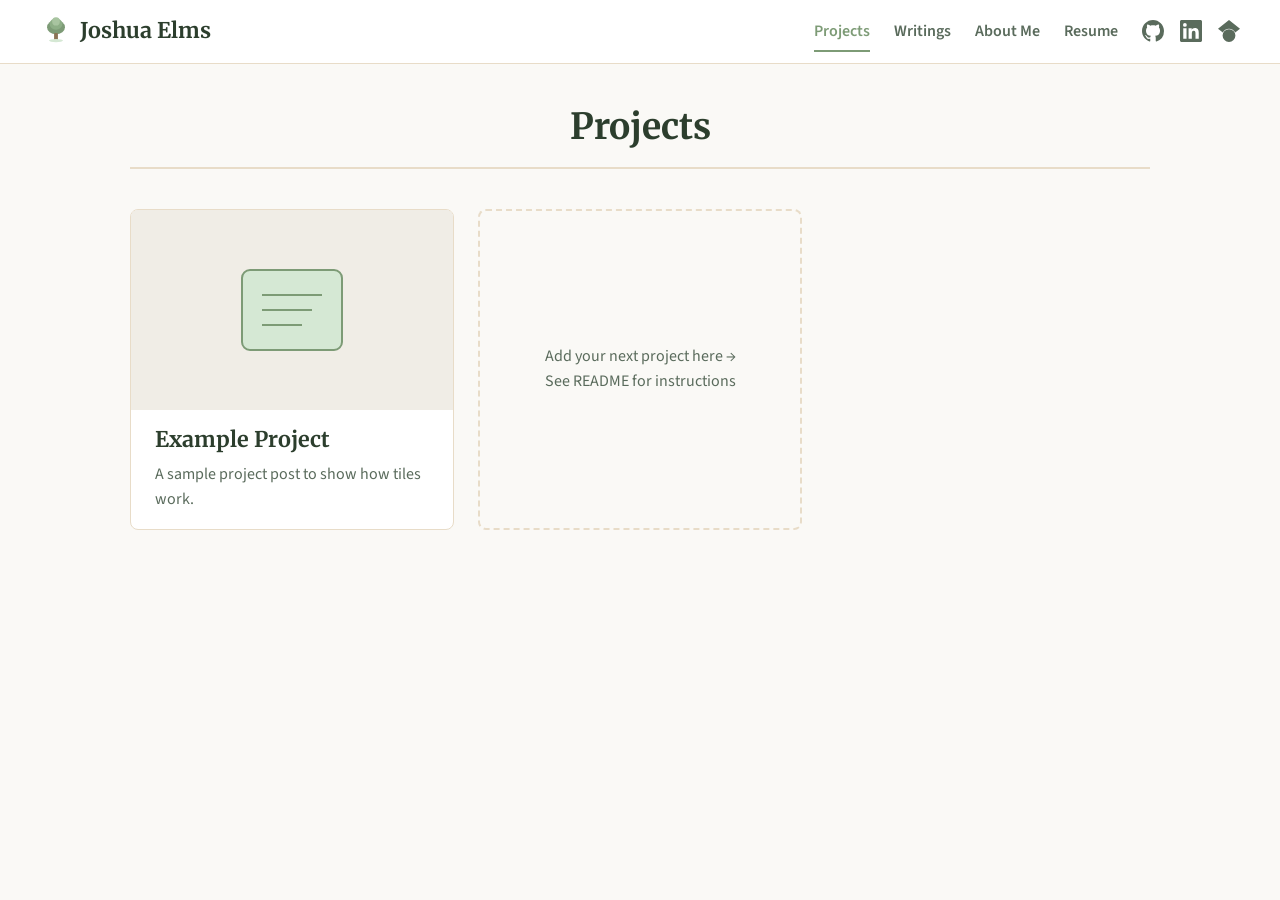
==== projects/index.html @ 8a11caeb "redesigned w/ claude" ====
<!DOCTYPE html>
<html lang="en">
<head>
  <meta charset="UTF-8">
  <meta name="viewport" content="width=device-width, initial-scale=1.0">
  <title>Projects — Joshua Elms</title>
  <link rel="icon" type="image/svg+xml" href="../favicon.svg">
  <link rel="stylesheet" href="../assets/css/style.css">
</head>
<body>

  <!-- ====== Navbar ====== -->
  <nav class="navbar">
    <a href="/" class="nav-logo">
      <img src="../favicon.svg" alt="Tree logo">
      Joshua Elms
    </a>

    <button class="nav-toggle" aria-label="Toggle navigation" onclick="document.querySelector('.nav-center').classList.toggle('open')">
      <span></span><span></span><span></span>
    </button>

    <div class="nav-center">
      <ul class="nav-links">
        <li><a href="/projects/" class="active">Projects</a></li>
        <li><a href="/writings/">Writings</a></li>
        <li><a href="/about/">About Me</a></li>
        <li><a href="/resume/">Resume</a></li>
      </ul>

      <div class="nav-social">
        <a href="https://github.com/Joshua-Elms" target="_blank" rel="noopener" aria-label="GitHub">
          <svg viewBox="0 0 24 24" xmlns="http://www.w3.org/2000/svg"><path d="M12 0C5.37 0 0 5.37 0 12c0 5.31 3.435 9.795 8.205 11.385.6.105.825-.255.825-.57 0-.285-.015-1.23-.015-2.235-3.015.555-3.795-.735-4.035-1.41-.135-.345-.72-1.41-1.23-1.695-.42-.225-1.02-.78-.015-.795.945-.015 1.62.87 1.845 1.23 1.08 1.815 2.805 1.305 3.495.99.105-.78.42-1.305.765-1.605-2.67-.3-5.46-1.335-5.46-5.925 0-1.305.465-2.385 1.23-3.225-.12-.3-.54-1.53.12-3.18 0 0 1.005-.315 3.3 1.23.96-.27 1.98-.405 3-.405s2.04.135 3 .405c2.295-1.56 3.3-1.23 3.3-1.23.66 1.65.24 2.88.12 3.18.765.84 1.23 1.905 1.23 3.225 0 4.605-2.805 5.625-5.475 5.925.435.375.81 1.095.81 2.22 0 1.605-.015 2.895-.015 3.3 0 .315.225.69.825.57A12.02 12.02 0 0024 12c0-6.63-5.37-12-12-12z"/></svg>
        </a>
        <a href="https://www.linkedin.com/in/joshua-elms/" target="_blank" rel="noopener" aria-label="LinkedIn">
          <svg viewBox="0 0 24 24" xmlns="http://www.w3.org/2000/svg"><path d="M20.447 20.452h-3.554v-5.569c0-1.328-.027-3.037-1.852-3.037-1.853 0-2.136 1.445-2.136 2.939v5.667H9.351V9h3.414v1.561h.046c.477-.9 1.637-1.85 3.37-1.85 3.601 0 4.267 2.37 4.267 5.455v6.286zM5.337 7.433a2.062 2.062 0 01-2.063-2.065 2.064 2.064 0 112.063 2.065zm1.782 13.019H3.555V9h3.564v11.452zM22.225 0H1.771C.792 0 0 .774 0 1.729v20.542C0 23.227.792 24 1.771 24h20.451C23.2 24 24 23.227 24 22.271V1.729C24 .774 23.2 0 22.222 0h.003z"/></svg>
        </a>
        <a href="https://scholar.google.com/" target="_blank" rel="noopener" aria-label="Google Scholar">
          <svg viewBox="0 0 24 24" xmlns="http://www.w3.org/2000/svg"><path d="M5.242 13.769L0 9.5 12 0l12 9.5-5.242 4.269C17.548 11.249 14.978 9.5 12 9.5c-2.977 0-5.548 1.748-6.758 4.269zM12 10a7 7 0 100 14 7 7 0 000-14z"/></svg>
        </a>
      </div>
    </div>
  </nav>

  <!-- ====== Projects Tile Grid ====== -->
  <main class="page">
    <div class="container">
      <h2 class="page-title">Projects</h2>

      <div class="tile-grid">

        <!--
          ============================================================
          EXAMPLE TILE — Copy this block to add a new project tile.

          1. Save your post as a .md file in projects/posts/
          2. Add a tile image in assets/images/projects/
          3. Copy this <a class="tile"> block and update:
             - href: the ?src path to your .md file
             - img src: path to your tile image
             - h3: project title
             - p: one-line description
          ============================================================
        -->
        <a class="tile" href="/post.html?src=projects/posts/example-project.md&back=projects/">
          <img class="tile-image" src="../assets/images/tile-placeholder.svg" alt="Example Project">
          <div class="tile-body">
            <h3>Example Project</h3>
            <p>A sample project post to show how tiles work.</p>
          </div>
        </a>

        <!-- Add more tiles by copying the block above -->

        <div class="tile tile-placeholder">
          <p>Add your next project here &rarr;<br>See README for instructions</p>
        </div>

      </div>
    </div>
  </main>

</body>
</html>
---- assets/css/style.css ----
/* ==========================================================================
   Joshua Elms — Personal Website Stylesheet

   COLOR SCHEME: Change the CSS custom properties below to retheme the site.
   FONTS: Change the Google Fonts import and --font-* variables.
   SPACING: Adjust --space-* variables for layout tweaks.
   ========================================================================== */

/* ---------- Fonts ---------- */
@import url('https://fonts.googleapis.com/css2?family=Merriweather:wght@400;700&family=Source+Sans+3:wght@400;600;700&display=swap');

/* ---------- Theme Variables ---------- */
:root {
  /* --- Colors (edit these to change the palette) --- */
  --bg:           #FAF9F6;   /* warm off-white page background         */
  --bg-alt:       #F0EDE6;   /* slightly darker background for cards   */
  --bg-nav:       #FFFFFF;   /* navbar background                      */
  --text:         #2C3E2D;   /* primary text — dark forest green       */
  --text-light:   #5A6B5C;   /* secondary text — muted green-gray      */
  --accent:       #7D9B76;   /* sage green — links, buttons, borders   */
  --accent-hover: #5E7D57;   /* darker sage for hover states           */
  --accent-light: #D5E8D4;   /* light mint — subtle highlights         */
  --warm:         #E8DCC8;   /* beige — borders, dividers              */
  --cool:         #D4E4ED;   /* light blue — secondary highlights      */
  --white:        #FFFFFF;

  /* --- Fonts --- */
  --font-heading: 'Merriweather', Georgia, serif;
  --font-body:    'Source Sans 3', 'Segoe UI', Helvetica, Arial, sans-serif;

  /* --- Font sizes (large for readability) --- */
  --text-xs:   0.85rem;
  --text-sm:   1rem;
  --text-base: 1.125rem;   /* 18px base */
  --text-lg:   1.35rem;
  --text-xl:   1.75rem;
  --text-2xl:  2.25rem;
  --text-3xl:  3rem;

  /* --- Spacing --- */
  --space-xs:  0.5rem;
  --space-sm:  1rem;
  --space-md:  1.5rem;
  --space-lg:  2.5rem;
  --space-xl:  4rem;

  /* --- Layout --- */
  --max-width: 1100px;
  --nav-height: 64px;
  --border-radius: 8px;
}


/* ---------- Reset & Base ---------- */
*, *::before, *::after {
  margin: 0;
  padding: 0;
  box-sizing: border-box;
}

html {
  font-size: 100%;          /* 16px default; --text-base = 1.125rem = 18px */
  scroll-behavior: smooth;
}

body {
  font-family: var(--font-body);
  font-size: var(--text-base);
  line-height: 1.6;
  color: var(--text);
  background: var(--bg);
  -webkit-font-smoothing: antialiased;
}

img {
  max-width: 100%;
  height: auto;
  display: block;
}

a {
  color: var(--accent);
  text-decoration: none;
  transition: color 0.2s;
}

a:hover {
  color: var(--accent-hover);
}

h1, h2, h3, h4 {
  font-family: var(--font-heading);
  line-height: 1.3;
  color: var(--text);
}

h1 { font-size: var(--text-3xl); }
h2 { font-size: var(--text-2xl); }
h3 { font-size: var(--text-xl);  }
h4 { font-size: var(--text-lg);  }


/* ---------- Navbar ---------- */
.navbar {
  position: fixed;
  top: 0;
  left: 0;
  right: 0;
  height: var(--nav-height);
  background: var(--bg-nav);
  border-bottom: 1px solid var(--warm);
  display: flex;
  align-items: center;
  justify-content: space-between;
  padding: 0 var(--space-lg);
  z-index: 100;
}

.nav-logo {
  display: flex;
  align-items: center;
  gap: var(--space-xs);
  font-family: var(--font-heading);
  font-size: var(--text-lg);
  font-weight: 700;
  color: var(--text);
}

.nav-logo img {
  width: 32px;
  height: 32px;
}

.nav-links {
  display: flex;
  align-items: center;
  gap: var(--space-md);
  list-style: none;
}

.nav-links a {
  font-size: var(--text-sm);
  font-weight: 600;
  color: var(--text-light);
  padding: var(--space-xs) 0;
  border-bottom: 2px solid transparent;
  transition: color 0.2s, border-color 0.2s;
}

.nav-links a:hover,
.nav-links a.active {
  color: var(--accent);
  border-bottom-color: var(--accent);
}

.nav-center {
  display: flex;
  align-items: center;
  gap: var(--space-md);
}

.nav-social {
  display: flex;
  align-items: center;
  gap: var(--space-sm);
}

.nav-social a {
  display: flex;
  align-items: center;
  color: var(--text-light);
}

.nav-social a:hover {
  color: var(--accent);
}

.nav-social svg {
  width: 22px;
  height: 22px;
  fill: currentColor;
}

/* Mobile nav toggle (hidden on desktop) */
.nav-toggle {
  display: none;
  background: none;
  border: none;
  cursor: pointer;
  padding: var(--space-xs);
}

.nav-toggle span {
  display: block;
  width: 24px;
  height: 2px;
  background: var(--text);
  margin: 5px 0;
  transition: transform 0.3s;
}


/* ---------- Home Page ---------- */
.home {
  height: 100vh;
  display: flex;
  flex-direction: column;
}

.home-content {
  flex: 1;
  display: flex;
  align-items: center;
  justify-content: center;
  padding: var(--nav-height) var(--space-lg) var(--space-lg);
}

.home-inner {
  display: flex;
  align-items: center;
  gap: var(--space-xl);
  max-width: var(--max-width);
  width: 100%;
}

.home-photo {
  flex-shrink: 0;
}

.home-photo img {
  width: 260px;
  height: 260px;
  border-radius: 50%;
  object-fit: cover;
  border: 4px solid var(--warm);
  box-shadow: 0 4px 20px rgba(0, 0, 0, 0.08);
}

.home-text {
  max-width: 600px;
}

.home-text h1 {
  margin-bottom: var(--space-sm);
  color: var(--text);
}

.home-text .subtitle {
  font-size: var(--text-lg);
  color: var(--text-light);
  margin-bottom: var(--space-md);
}

.home-text .mission {
  font-size: var(--text-base);
  color: var(--text-light);
  line-height: 1.7;
}


/* ---------- Page Layout (non-home pages) ---------- */
.page {
  padding-top: calc(var(--nav-height) + var(--space-lg));
  padding-bottom: var(--space-xl);
  min-height: 100vh;
}

.container {
  max-width: var(--max-width);
  margin: 0 auto;
  padding: 0 var(--space-lg);
}

.page-title {
  text-align: center;
  margin-bottom: var(--space-lg);
  padding-bottom: var(--space-sm);
  border-bottom: 2px solid var(--warm);
}


/* ---------- Tile Grid (Projects & Writings) ---------- */
.tile-grid {
  display: grid;
  grid-template-columns: repeat(auto-fill, minmax(300px, 1fr));
  gap: var(--space-md);
}

.tile {
  background: var(--white);
  border-radius: var(--border-radius);
  overflow: hidden;
  border: 1px solid var(--warm);
  transition: transform 0.2s, box-shadow 0.2s;
  display: flex;
  flex-direction: column;
}

.tile:hover {
  transform: translateY(-3px);
  box-shadow: 0 6px 20px rgba(0, 0, 0, 0.08);
}

.tile-image {
  width: 100%;
  height: 200px;
  object-fit: cover;
  background: var(--bg-alt);
}

.tile-body {
  padding: var(--space-sm) var(--space-md);
}

.tile-body h3 {
  font-size: var(--text-lg);
  margin-bottom: var(--space-xs);
}

.tile-body p {
  font-size: var(--text-sm);
  color: var(--text-light);
}

/* Placeholder tile for showing users where to add more */
.tile.tile-placeholder {
  border: 2px dashed var(--warm);
  background: transparent;
  display: flex;
  align-items: center;
  justify-content: center;
  min-height: 280px;
  color: var(--text-light);
  font-size: var(--text-sm);
}


/* ---------- Post / Article Content ---------- */
.post-content {
  max-width: 780px;
  margin: 0 auto;
  padding: 0 var(--space-lg);
}

.post-content h1 { margin: var(--space-lg) 0 var(--space-sm); }
.post-content h2 { margin: var(--space-lg) 0 var(--space-sm); }
.post-content h3 { margin: var(--space-md) 0 var(--space-xs); }

.post-content p {
  margin-bottom: var(--space-sm);
}

.post-content ul,
.post-content ol {
  margin: 0 0 var(--space-sm) var(--space-md);
}

.post-content li {
  margin-bottom: var(--space-xs);
}

.post-content blockquote {
  border-left: 4px solid var(--accent);
  padding: var(--space-sm) var(--space-md);
  margin: var(--space-sm) 0;
  background: var(--bg-alt);
  border-radius: 0 var(--border-radius) var(--border-radius) 0;
  color: var(--text-light);
  font-style: italic;
}

.post-content code {
  font-family: 'Fira Code', 'Consolas', monospace;
  font-size: 0.9em;
  background: var(--bg-alt);
  padding: 0.15em 0.4em;
  border-radius: 4px;
}

.post-content pre {
  background: #2C3E2D;
  color: #E8DCC8;
  padding: var(--space-md);
  border-radius: var(--border-radius);
  overflow-x: auto;
  margin-bottom: var(--space-sm);
}

.post-content pre code {
  background: none;
  padding: 0;
  color: inherit;
}

.post-content img {
  border-radius: var(--border-radius);
  margin: var(--space-sm) 0;
}

.post-content table {
  width: 100%;
  border-collapse: collapse;
  margin: var(--space-sm) 0;
}

.post-content th,
.post-content td {
  padding: var(--space-xs) var(--space-sm);
  border: 1px solid var(--warm);
  text-align: left;
}

.post-content th {
  background: var(--bg-alt);
  font-weight: 600;
}

.back-link {
  display: inline-flex;
  align-items: center;
  gap: var(--space-xs);
  margin-bottom: var(--space-md);
  font-weight: 600;
}


/* ---------- Resume Page ---------- */
.resume-viewer {
  width: 100%;
  height: calc(100vh - var(--nav-height) - var(--space-xl) * 2);
  border: 1px solid var(--warm);
  border-radius: var(--border-radius);
}

.resume-fallback {
  text-align: center;
  margin-top: var(--space-md);
  color: var(--text-light);
}

.resume-fallback a {
  font-weight: 600;
}


/* ---------- Buttons ---------- */
.btn {
  display: inline-block;
  padding: var(--space-xs) var(--space-md);
  border-radius: var(--border-radius);
  font-family: var(--font-body);
  font-size: var(--text-sm);
  font-weight: 600;
  text-align: center;
  cursor: pointer;
  transition: background 0.2s, color 0.2s;
  border: none;
}

.btn-primary {
  background: var(--accent);
  color: var(--white);
}

.btn-primary:hover {
  background: var(--accent-hover);
  color: var(--white);
}


/* ---------- Loading / Error States ---------- */
.loading {
  text-align: center;
  padding: var(--space-xl);
  color: var(--text-light);
}

.error-message {
  text-align: center;
  padding: var(--space-xl);
  color: #b44;
}


/* ---------- Responsive (tablet & mobile) ---------- */
@media (max-width: 768px) {
  :root {
    --text-3xl: 2.25rem;
    --text-2xl: 1.75rem;
  }

  .nav-toggle {
    display: block;
  }

  .nav-center {
    display: none;
    position: absolute;
    top: var(--nav-height);
    left: 0;
    right: 0;
    background: var(--bg-nav);
    border-bottom: 1px solid var(--warm);
    padding: var(--space-sm) var(--space-lg);
    flex-direction: column;
  }

  .nav-center.open {
    display: flex;
  }

  .nav-links {
    flex-direction: column;
    gap: var(--space-xs);
  }

  .nav-social {
    margin-top: var(--space-sm);
    justify-content: center;
  }

  .home-inner {
    flex-direction: column;
    text-align: center;
    gap: var(--space-lg);
    padding: var(--space-md);
  }

  .home-photo img {
    width: 200px;
    height: 200px;
  }

  .tile-grid {
    grid-template-columns: 1fr;
  }
}

@media (max-width: 480px) {
  :root {
    --text-3xl: 1.75rem;
    --text-2xl: 1.5rem;
    --text-base: 1rem;
  }

  .home-photo img {
    width: 160px;
    height: 160px;
  }
}
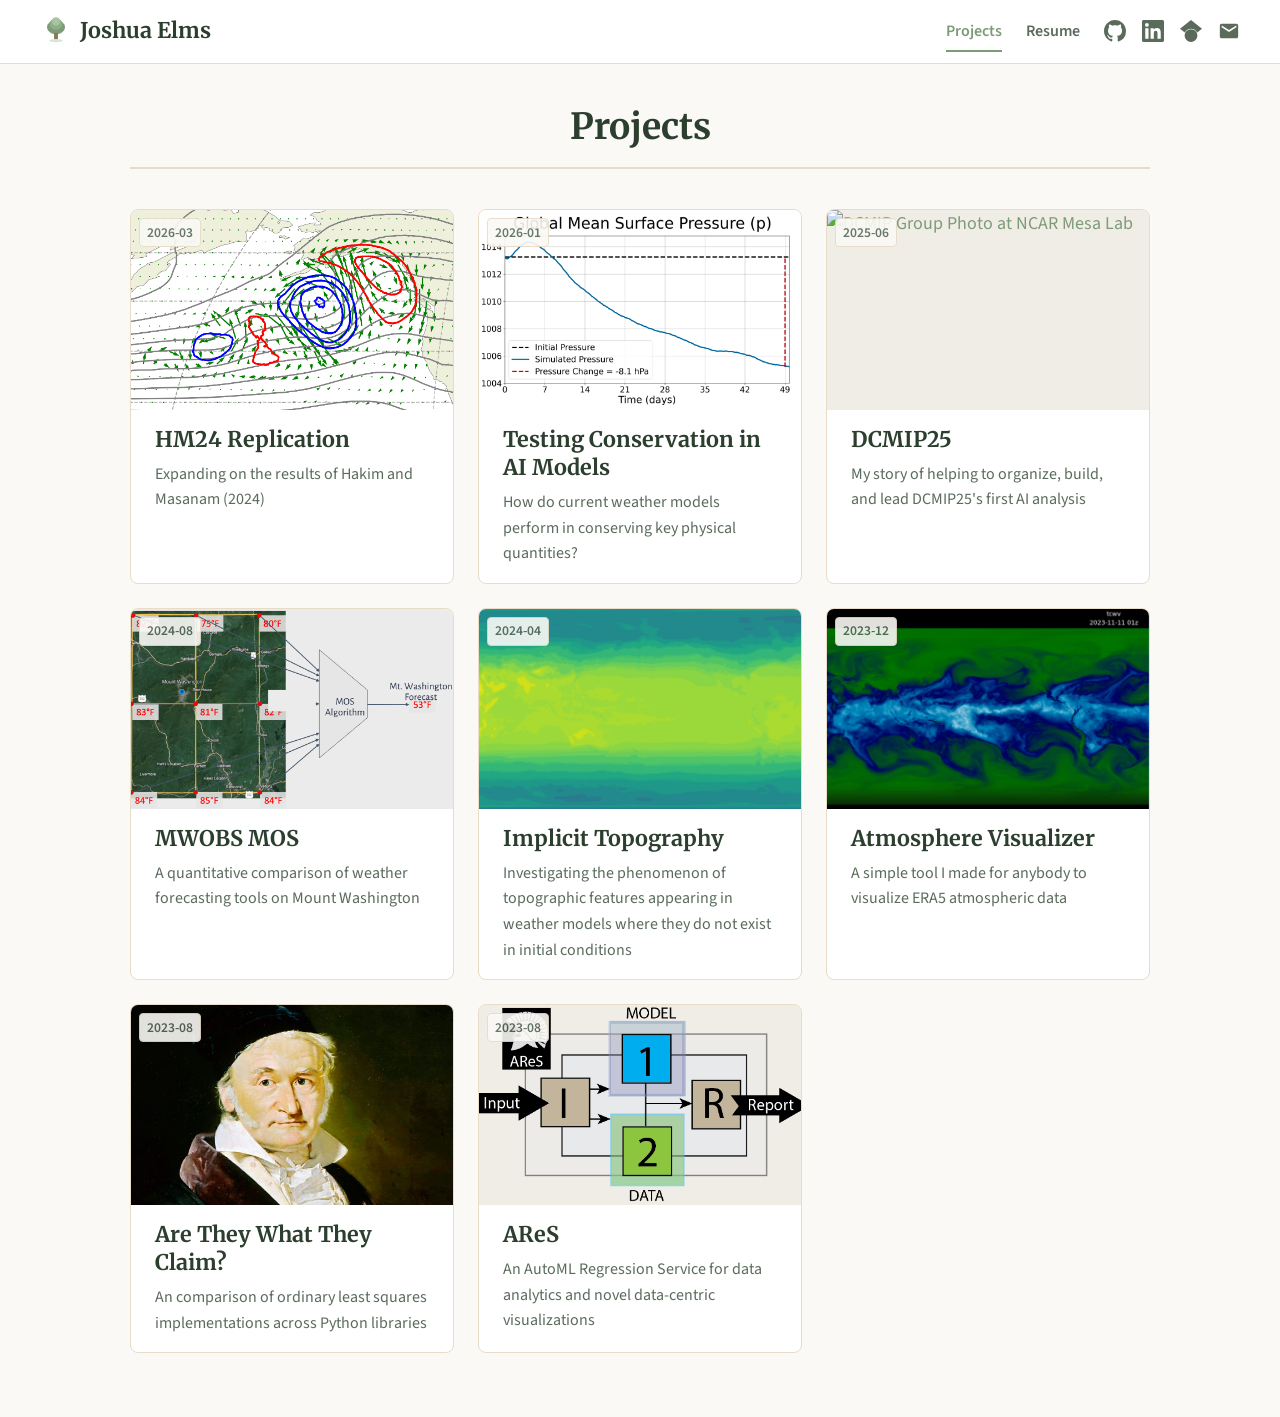
==== commit 9e94deda: "uploading content, most of which needs to be fleshed out" ====
--- a/projects/index.html
+++ b/projects/index.html
@@ -1,5 +1,6 @@
 <!DOCTYPE html>
 <html lang="en">
+
 <head>
   <meta charset="UTF-8">
   <meta name="viewport" content="width=device-width, initial-scale=1.0">
@@ -7,6 +8,7 @@
   <link rel="icon" type="image/svg+xml" href="../favicon.svg">
   <link rel="stylesheet" href="../assets/css/style.css">
 </head>
+
 <body>
 
   <!-- ====== Navbar ====== -->
@@ -16,27 +18,44 @@
       Joshua Elms
     </a>
 
-    <button class="nav-toggle" aria-label="Toggle navigation" onclick="document.querySelector('.nav-center').classList.toggle('open')">
+    <button class="nav-toggle" aria-label="Toggle navigation"
+      onclick="document.querySelector('.nav-center').classList.toggle('open')">
       <span></span><span></span><span></span>
     </button>
 
     <div class="nav-center">
       <ul class="nav-links">
         <li><a href="/projects/" class="active">Projects</a></li>
-        <li><a href="/writings/">Writings</a></li>
-        <li><a href="/about/">About Me</a></li>
+        <!-- <li><a href="/writings/">Writings</a></li> -->
         <li><a href="/resume/">Resume</a></li>
       </ul>
 
       <div class="nav-social">
         <a href="https://github.com/Joshua-Elms" target="_blank" rel="noopener" aria-label="GitHub">
-          <svg viewBox="0 0 24 24" xmlns="http://www.w3.org/2000/svg"><path d="M12 0C5.37 0 0 5.37 0 12c0 5.31 3.435 9.795 8.205 11.385.6.105.825-.255.825-.57 0-.285-.015-1.23-.015-2.235-3.015.555-3.795-.735-4.035-1.41-.135-.345-.72-1.41-1.23-1.695-.42-.225-1.02-.78-.015-.795.945-.015 1.62.87 1.845 1.23 1.08 1.815 2.805 1.305 3.495.99.105-.78.42-1.305.765-1.605-2.67-.3-5.46-1.335-5.46-5.925 0-1.305.465-2.385 1.23-3.225-.12-.3-.54-1.53.12-3.18 0 0 1.005-.315 3.3 1.23.96-.27 1.98-.405 3-.405s2.04.135 3 .405c2.295-1.56 3.3-1.23 3.3-1.23.66 1.65.24 2.88.12 3.18.765.84 1.23 1.905 1.23 3.225 0 4.605-2.805 5.625-5.475 5.925.435.375.81 1.095.81 2.22 0 1.605-.015 2.895-.015 3.3 0 .315.225.69.825.57A12.02 12.02 0 0024 12c0-6.63-5.37-12-12-12z"/></svg>
+          <svg viewBox="0 0 24 24" xmlns="http://www.w3.org/2000/svg">
+            <path
+              d="M12 0C5.37 0 0 5.37 0 12c0 5.31 3.435 9.795 8.205 11.385.6.105.825-.255.825-.57 0-.285-.015-1.23-.015-2.235-3.015.555-3.795-.735-4.035-1.41-.135-.345-.72-1.41-1.23-1.695-.42-.225-1.02-.78-.015-.795.945-.015 1.62.87 1.845 1.23 1.08 1.815 2.805 1.305 3.495.99.105-.78.42-1.305.765-1.605-2.67-.3-5.46-1.335-5.46-5.925 0-1.305.465-2.385 1.23-3.225-.12-.3-.54-1.53.12-3.18 0 0 1.005-.315 3.3 1.23.96-.27 1.98-.405 3-.405s2.04.135 3 .405c2.295-1.56 3.3-1.23 3.3-1.23.66 1.65.24 2.88.12 3.18.765.84 1.23 1.905 1.23 3.225 0 4.605-2.805 5.625-5.475 5.925.435.375.81 1.095.81 2.22 0 1.605-.015 2.895-.015 3.3 0 .315.225.69.825.57A12.02 12.02 0 0024 12c0-6.63-5.37-12-12-12z" />
+          </svg>
         </a>
-        <a href="https://www.linkedin.com/in/joshua-elms/" target="_blank" rel="noopener" aria-label="LinkedIn">
-          <svg viewBox="0 0 24 24" xmlns="http://www.w3.org/2000/svg"><path d="M20.447 20.452h-3.554v-5.569c0-1.328-.027-3.037-1.852-3.037-1.853 0-2.136 1.445-2.136 2.939v5.667H9.351V9h3.414v1.561h.046c.477-.9 1.637-1.85 3.37-1.85 3.601 0 4.267 2.37 4.267 5.455v6.286zM5.337 7.433a2.062 2.062 0 01-2.063-2.065 2.064 2.064 0 112.063 2.065zm1.782 13.019H3.555V9h3.564v11.452zM22.225 0H1.771C.792 0 0 .774 0 1.729v20.542C0 23.227.792 24 1.771 24h20.451C23.2 24 24 23.227 24 22.271V1.729C24 .774 23.2 0 22.222 0h.003z"/></svg>
+        <a href="https://www.linkedin.com/in/joshua-elms-99b71b147/" target="_blank" rel="noopener"
+          aria-label="LinkedIn">
+          <svg viewBox="0 0 24 24" xmlns="http://www.w3.org/2000/svg">
+            <path
+              d="M20.447 20.452h-3.554v-5.569c0-1.328-.027-3.037-1.852-3.037-1.853 0-2.136 1.445-2.136 2.939v5.667H9.351V9h3.414v1.561h.046c.477-.9 1.637-1.85 3.37-1.85 3.601 0 4.267 2.37 4.267 5.455v6.286zM5.337 7.433a2.062 2.062 0 01-2.063-2.065 2.064 2.064 0 112.063 2.065zm1.782 13.019H3.555V9h3.564v11.452zM22.225 0H1.771C.792 0 0 .774 0 1.729v20.542C0 23.227.792 24 1.771 24h20.451C23.2 24 24 23.227 24 22.271V1.729C24 .774 23.2 0 22.222 0h.003z" />
+          </svg>
         </a>
-        <a href="https://scholar.google.com/" target="_blank" rel="noopener" aria-label="Google Scholar">
-          <svg viewBox="0 0 24 24" xmlns="http://www.w3.org/2000/svg"><path d="M5.242 13.769L0 9.5 12 0l12 9.5-5.242 4.269C17.548 11.249 14.978 9.5 12 9.5c-2.977 0-5.548 1.748-6.758 4.269zM12 10a7 7 0 100 14 7 7 0 000-14z"/></svg>
+        <a href="https://scholar.google.com/citations?hl=en&user=Bbm5kb8AAAAJ" target="_blank" rel="noopener"
+          aria-label="Google Scholar">
+          <svg viewBox="0 0 24 24" xmlns="http://www.w3.org/2000/svg">
+            <path
+              d="M5.242 13.769L0 9.5 12 0l12 9.5-5.242 4.269C17.548 11.249 14.978 9.5 12 9.5c-2.977 0-5.548 1.748-6.758 4.269zM12 10a7 7 0 100 14 7 7 0 000-14z" />
+          </svg>
+        </a>
+        <a href="mailto:joshua.elms111@gmail.com" aria-label="Email">
+          <svg viewBox="0 0 24 24" xmlns="http://www.w3.org/2000/svg">
+            <path
+              d="M20 4H4c-1.1 0-2 .9-2 2v12c0 1.1.9 2 2 2h16c1.1 0 2-.9 2-2V6c0-1.1-.9-2-2-2zm0 4l-8 5-8-5V6l8 5 8-5v2z" />
+          </svg>
         </a>
       </div>
     </div>
@@ -49,36 +68,108 @@
 
       <div class="tile-grid">
 
-        <!--
-          ============================================================
-          EXAMPLE TILE — Copy this block to add a new project tile.
-
-          1. Save your post as a .md file in projects/posts/
-          2. Add a tile image in assets/images/projects/
-          3. Copy this <a class="tile"> block and update:
-             - href: the ?src path to your .md file
-             - img src: path to your tile image
-             - h3: project title
-             - p: one-line description
-          ============================================================
-        -->
-        <a class="tile" href="/post.html?src=projects/posts/example-project.md&back=projects/">
-          <img class="tile-image" src="../assets/images/tile-placeholder.svg" alt="Example Project">
+        <a class="tile" href="/post.html?src=projects/posts/2026_03_hm24_replication.md&back=projects/">
+          <div class="tile-image-wrap">
+            <span class="tile-date">2026-03</span>
+            <img class="tile-image"
+              src="../assets/images/projects/2026_03_hm24_replication/hm24_replication_extratropical_cyclone_from_e2s.png"
+              alt="Pangu E2S Extratropical Cyclone @ 96 hours">
+          </div>
           <div class="tile-body">
-            <h3>Example Project</h3>
-            <p>A sample project post to show how tiles work.</p>
+            <h3>HM24 Replication</h3>
+            <p>Expanding on the results of Hakim and Masanam (2024)</p>
           </div>
         </a>
 
-        <!-- Add more tiles by copying the block above -->
+        <a class="tile" href="/post.html?src=projects/posts/2026_01_ai_conservation.md&back=projects/">
+          <div class="tile-image-wrap">
+            <span class="tile-date">2026-01</span>
+            <img class="tile-image" src="../assets/images/projects/2026_01_ai_conservation/gmsp.png"
+              alt="FCNv2 SM GMSP">
+          </div>
+          <div class="tile-body">
+            <h3>Testing Conservation in AI Models</h3>
+            <p>How do current weather models perform in conserving key physical quantities?</p>
+          </div>
+        </a>
 
-        <div class="tile tile-placeholder">
-          <p>Add your next project here &rarr;<br>See README for instructions</p>
-        </div>
+        <a class="tile" href="/post.html?src=projects/posts/2025_06_dcmip.md&back=projects/">
+          <div class="tile-image-wrap">
+            <span class="tile-date">2025-06</span>
+            <img class="tile-image" src="../assets/images/projects/2025_06_dcmip/group_photo_1.png"
+              alt="DCMIP Group Photo at NCAR Mesa Lab">
+          </div>
+          <div class="tile-body">
+            <h3>DCMIP25</h3>
+            <p>My story of helping to organize, build, and lead DCMIP25's first AI analysis</p>
+          </div>
+        </a>
+
+        <a class="tile" href="/post.html?src=projects/posts/2024_08_mwobs_mos.md&back=projects/">
+          <div class="tile-image-wrap">
+            <span class="tile-date">2024-08</span>
+            <img class="tile-image" src="../assets/images/projects/2024_08_mwobs_mos/mos_diagram.png"
+              alt="MOS Explanatory Diagram">
+          </div>
+          <div class="tile-body">
+            <h3>MWOBS MOS</h3>
+            <p>A quantitative comparison of weather forecasting tools on Mount Washington</p>
+          </div>
+        </a>
+
+        <a class="tile" href="/post.html?src=projects/posts/2024_04_topographic_hallucination.md&back=projects/">
+          <div class="tile-image-wrap">
+            <span class="tile-date">2024-04</span>
+            <img class="tile-image" src="../assets/images/projects/2024_04_topographic_hallucination/t2m.png"
+              alt="Implicit Topography">
+          </div>
+          <div class="tile-body">
+            <h3>Implicit Topography</h3>
+            <p>Investigating the phenomenon of topographic features appearing in weather models where they do not exist
+              in initial conditions</p>
+          </div>
+        </a>
+
+        <a class="tile" href="/post.html?src=projects/posts/2023_12_atmos_vis.md&back=projects/">
+          <div class="tile-image-wrap">
+            <span class="tile-date">2023-12</span>
+            <img class="tile-image" src="../assets/images/projects/2023_12_atmos_vis/tcwv.png"
+              alt="One timestep from ERA5 TCWV field in November 2023">
+          </div>
+          <div class="tile-body">
+            <h3>Atmosphere Visualizer</h3>
+            <p>A simple tool I made for anybody to visualize ERA5 atmospheric data</p>
+          </div>
+        </a>
+
+        <a class="tile" href="/post.html?src=projects/posts/2023_08_ols.md&back=projects/">
+          <div class="tile-image-wrap">
+            <span class="tile-date">2023-08</span>
+            <img class="tile-image" src="../assets/images/projects/2023_08_ols/gauss.jpg"
+              alt="Picture of Carl Friedrich Gauss">
+          </div>
+          <div class="tile-body">
+            <h3>Are They What They Claim?</h3>
+            <p>An comparison of ordinary least squares implementations across Python libraries</p>
+          </div>
+        </a>
+
+        <a class="tile" href="/post.html?src=projects/posts/2023_08_ares.md&back=projects/">
+          <div class="tile-image-wrap">
+            <span class="tile-date">2023-08</span>
+            <img class="tile-image" src="../assets/images/projects/2023_08_ares/pipeline.png"
+              alt="ARES dataflow diagram">
+          </div>
+          <div class="tile-body">
+            <h3>AReS</h3>
+            <p> An AutoML Regression Service for data analytics and novel data-centric visualizations</p>
+          </div>
+        </a>
 
       </div>
     </div>
   </main>
 
 </body>
-</html>
+
+</html>
--- a/assets/css/style.css
+++ b/assets/css/style.css
@@ -11,38 +11,49 @@
 
 /* ---------- Theme Variables ---------- */
 :root {
-  /* --- Colors (edit these to change the palette) --- */
-  --bg:           #FAF9F6;   /* warm off-white page background         */
-  --bg-alt:       #F0EDE6;   /* slightly darker background for cards   */
-  --bg-nav:       #FFFFFF;   /* navbar background                      */
-  --text:         #2C3E2D;   /* primary text — dark forest green       */
-  --text-light:   #5A6B5C;   /* secondary text — muted green-gray      */
-  --accent:       #7D9B76;   /* sage green — links, buttons, borders   */
-  --accent-hover: #5E7D57;   /* darker sage for hover states           */
-  --accent-light: #D5E8D4;   /* light mint — subtle highlights         */
-  --warm:         #E8DCC8;   /* beige — borders, dividers              */
-  --cool:         #D4E4ED;   /* light blue — secondary highlights      */
-  --white:        #FFFFFF;
+  /* --- Colors (light green) --- */
+  --bg: #FAF9F6;
+  /* warm off-white page background         */
+  --bg-alt: #F0EDE6;
+  /* slightly darker background for cards   */
+  --bg-nav: #FFFFFF;
+  /* navbar background                      */
+  --text: #2C3E2D;
+  /* primary text — dark forest green       */
+  --text-light: #5A6B5C;
+  /* secondary text — muted green-gray      */
+  --accent: #7D9B76;
+  /* sage green — links, buttons, borders   */
+  --accent-hover: #5E7D57;
+  /* darker sage for hover states           */
+  --accent-light: #D5E8D4;
+  /* light mint — subtle highlights         */
+  --warm: #E8DCC8;
+  /* beige — borders, dividers              */
+  --cool: #D4E4ED;
+  /* light blue — secondary highlights      */
+  --white: #FFFFFF;
 
   /* --- Fonts --- */
   --font-heading: 'Merriweather', Georgia, serif;
-  --font-body:    'Source Sans 3', 'Segoe UI', Helvetica, Arial, sans-serif;
+  --font-body: 'Source Sans 3', 'Segoe UI', Helvetica, Arial, sans-serif;
 
   /* --- Font sizes (large for readability) --- */
-  --text-xs:   0.85rem;
-  --text-sm:   1rem;
-  --text-base: 1.125rem;   /* 18px base */
-  --text-lg:   1.35rem;
-  --text-xl:   1.75rem;
-  --text-2xl:  2.25rem;
-  --text-3xl:  3rem;
+  --text-xs: 0.85rem;
+  --text-sm: 1rem;
+  --text-base: 1.125rem;
+  /* 18px base */
+  --text-lg: 1.35rem;
+  --text-xl: 1.75rem;
+  --text-2xl: 2.25rem;
+  --text-3xl: 3rem;
 
   /* --- Spacing --- */
-  --space-xs:  0.5rem;
-  --space-sm:  1rem;
-  --space-md:  1.5rem;
-  --space-lg:  2.5rem;
-  --space-xl:  4rem;
+  --space-xs: 0.5rem;
+  --space-sm: 1rem;
+  --space-md: 1.5rem;
+  --space-lg: 2.5rem;
+  --space-xl: 4rem;
 
   /* --- Layout --- */
   --max-width: 1100px;
@@ -52,14 +63,17 @@
 
 
 /* ---------- Reset & Base ---------- */
-*, *::before, *::after {
+*,
+*::before,
+*::after {
   margin: 0;
   padding: 0;
   box-sizing: border-box;
 }
 
 html {
-  font-size: 100%;          /* 16px default; --text-base = 1.125rem = 18px */
+  font-size: 100%;
+  /* 16px default; --text-base = 1.125rem = 18px */
   scroll-behavior: smooth;
 }
 
@@ -88,16 +102,30 @@
   color: var(--accent-hover);
 }
 
-h1, h2, h3, h4 {
+h1,
+h2,
+h3,
+h4 {
   font-family: var(--font-heading);
   line-height: 1.3;
   color: var(--text);
 }
 
-h1 { font-size: var(--text-3xl); }
-h2 { font-size: var(--text-2xl); }
-h3 { font-size: var(--text-xl);  }
-h4 { font-size: var(--text-lg);  }
+h1 {
+  font-size: var(--text-3xl);
+}
+
+h2 {
+  font-size: var(--text-2xl);
+}
+
+h3 {
+  font-size: var(--text-xl);
+}
+
+h4 {
+  font-size: var(--text-lg);
+}
 
 
 /* ---------- Navbar ---------- */
@@ -236,6 +264,32 @@
   box-shadow: 0 4px 20px rgba(0, 0, 0, 0.08);
 }
 
+.home-icons {
+  display: flex;
+  justify-content: center;
+  gap: var(--space-md);
+  margin-top: var(--space-sm);
+}
+
+.home-icons a {
+  display: flex;
+  align-items: center;
+  color: var(--text-light);
+  transition: color 0.2s;
+}
+
+.home-icons a:hover {
+  color: var(--accent);
+}
+
+.home-icons svg {
+  width: 28px;
+  height: 28px;
+  min-width: 28px;
+  max-width: 28px;
+  fill: currentColor;
+}
+
 .home-text {
   max-width: 600px;
 }
@@ -301,6 +355,25 @@
   box-shadow: 0 6px 20px rgba(0, 0, 0, 0.08);
 }
 
+.tile-image-wrap {
+  position: relative;
+}
+
+.tile-date {
+  position: absolute;
+  top: var(--space-xs);
+  left: var(--space-xs);
+  background: var(--bg);
+  color: var(--text-light);
+  opacity: 0.9;
+  font-size: var(--text-xs);
+  font-weight: 600;
+  padding: 0.2em 0.5em;
+  border-radius: 4px;
+  border: 1px solid var(--warm);
+  z-index: 1;
+}
+
 .tile-image {
   width: 100%;
   height: 200px;
@@ -340,11 +413,21 @@
   max-width: 780px;
   margin: 0 auto;
   padding: 0 var(--space-lg);
-}
-
-.post-content h1 { margin: var(--space-lg) 0 var(--space-sm); }
-.post-content h2 { margin: var(--space-lg) 0 var(--space-sm); }
-.post-content h3 { margin: var(--space-md) 0 var(--space-xs); }
+  text-align: left;
+}
+
+.post-content h1 {
+  margin: var(--space-lg) 0 var(--space-sm);
+  text-align: center;
+}
+
+.post-content h2 {
+  margin: var(--space-lg) 0 var(--space-sm);
+}
+
+.post-content h3 {
+  margin: var(--space-md) 0 var(--space-xs);
+}
 
 .post-content p {
   margin-bottom: var(--space-sm);
@@ -547,4 +630,4 @@
     width: 160px;
     height: 160px;
   }
-}
+}
